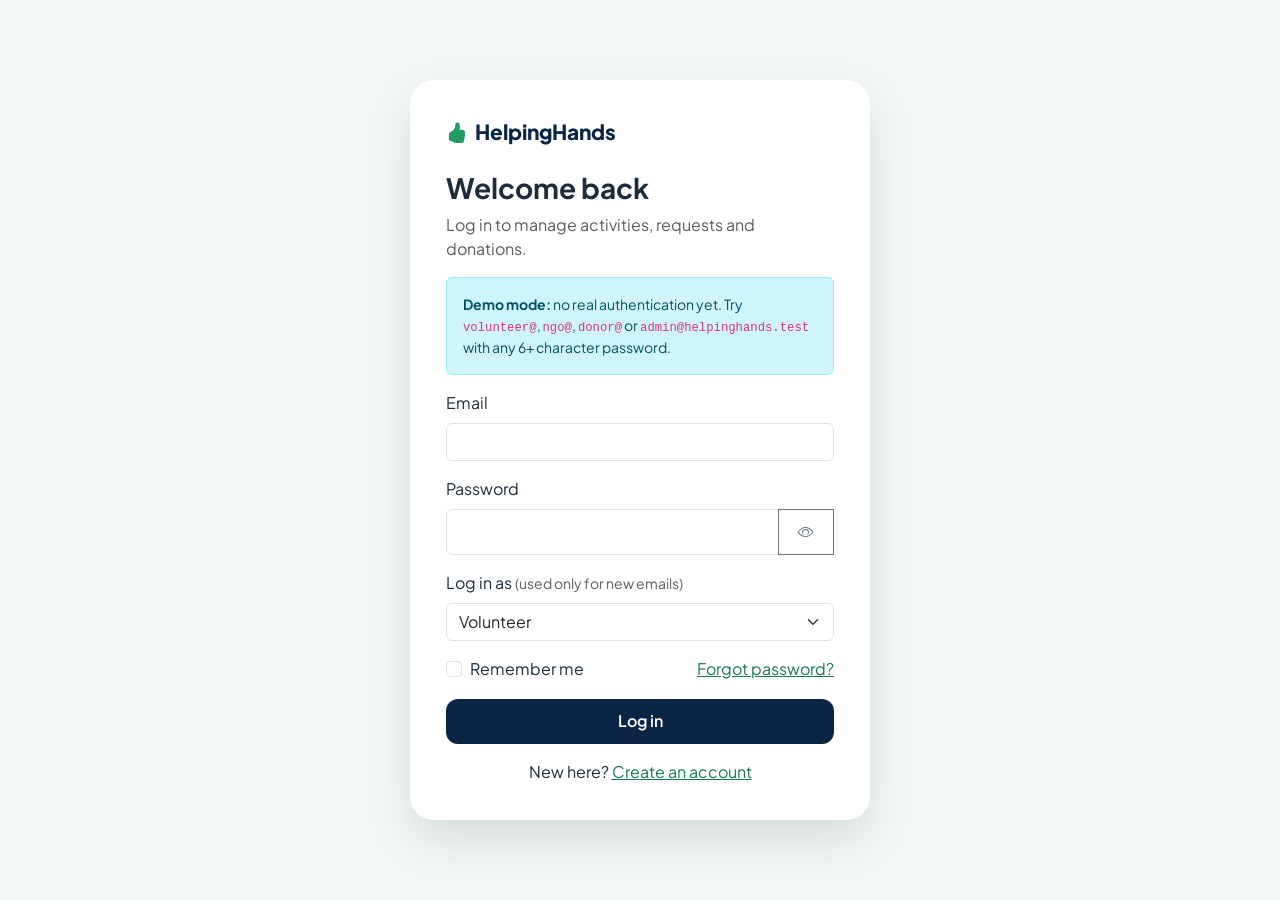
==== login.html @ c1d9eb95 "Add HelpingHands frontend implementation" ====
<!DOCTYPE html><html lang="en"><head><meta charset="utf-8"><meta name="viewport" content="width=device-width,initial-scale=1"><link href="https://cdn.jsdelivr.net/npm/bootstrap@5.3.3/dist/css/bootstrap.min.css" rel="stylesheet"><link href="https://cdn.jsdelivr.net/npm/bootstrap-icons@1.11.3/font/bootstrap-icons.min.css" rel="stylesheet"><link href="https://fonts.googleapis.com/css2?family=Plus+Jakarta+Sans:wght@400;500;600;700;800&display=swap" rel="stylesheet"><title>Login – HelpingHands</title><link href="css/style.css" rel="stylesheet"></head>
<body data-base="" class="auth-bg"><main class="auth-card">
<a href="index.html" class="brand mb-4 d-inline-flex"><i class="bi bi-hand-thumbs-up-fill"></i> HelpingHands</a>
<h1 class="h3 fw-bold">Welcome back</h1><p class="text-muted">Log in to manage activities, requests and donations.</p>
<div class="alert alert-info small"><b>Demo mode:</b> no real authentication yet. Try <code>volunteer@</code>, <code>ngo@</code>, <code>donor@</code> or <code>admin@helpinghands.test</code> with any 6+ character password.</div>
<div id="msg"></div>
<form id="loginForm" novalidate>
<div class="mb-3"><label class="form-label">Email</label><input type="email" id="email" class="form-control" required><div class="invalid-feedback">Enter a valid email address.</div></div>
<div class="mb-3"><label class="form-label">Password</label><div class="input-group"><input type="password" id="password" class="form-control" minlength="6" required><button type="button" class="btn btn-outline-secondary toggle-pw" aria-label="Show password"><i class="bi bi-eye"></i></button><div class="invalid-feedback">Password needs at least 6 characters.</div></div></div>
<div class="mb-3"><label class="form-label">Log in as <small class="text-muted">(used only for new emails)</small></label><select id="role" class="form-select"><option value="volunteer">Volunteer</option><option value="donor">Donor</option><option value="ngo">NGO</option><option value="admin">Admin</option></select></div>
<div class="d-flex justify-content-between mb-3"><div class="form-check"><input class="form-check-input" type="checkbox" id="remember"><label class="form-check-label" for="remember">Remember me</label></div><a href="#" data-bs-toggle="modal" data-bs-target="#forgot">Forgot password?</a></div>
<button class="btn btn-hh w-100">Log in</button></form>
<p class="text-center mt-3 mb-0">New here? <a href="register.html">Create an account</a></p></main>
<div class="modal fade" id="forgot"><div class="modal-dialog modal-dialog-centered"><div class="modal-content p-3"><h5 class="fw-bold">Reset your password</h5><p class="text-muted small">UI only for now. Flask will send the reset email later.</p><input type="email" class="form-control mb-3" placeholder="you@example.com"><button class="btn btn-hh" data-bs-dismiss="modal" onclick="toast('Reset link sent (demo)')">Send reset link</button></div></div></div>
<div class="toast-container position-fixed top-0 end-0 p-3" id="toasts"></div>
<script src="https://cdn.jsdelivr.net/npm/bootstrap@5.3.3/dist/js/bootstrap.bundle.min.js"></script><script src="js/main.js"></script><script src="js/auth.js"></script></body></html>
---- css/style.css ----
/* HelpingHands – shared styles. Tokens first, then components. */
:root{--navy:#0b2545;--navy2:#13315c;--green:#1f9d63;--green-d:#177a4d;--soft:#f3f8f5;--line:#e3ebe7;--r:16px}
body{font-family:'Plus Jakarta Sans',system-ui,sans-serif;color:#1d2b3a;scroll-behavior:smooth}
html{scroll-behavior:smooth;scroll-padding-top:80px}
a{color:var(--green-d)}.text-green{color:var(--green)}
.brand{font-weight:800;font-size:1.3rem;color:var(--navy);text-decoration:none;display:inline-flex;gap:.5rem;align-items:center}.brand i{color:var(--green)}
.btn{border-radius:12px;font-weight:600;padding:.6rem 1.2rem;transition:transform .15s,box-shadow .15s}.btn:hover{transform:translateY(-2px)}
.btn-hh{background:var(--navy);color:#fff}.btn-hh:hover{background:var(--navy2);color:#fff}
.btn-green{background:var(--green);color:#fff}.btn-green:hover{background:var(--green-d);color:#fff}
.btn-outline-hh{border:2px solid var(--navy);color:var(--navy)}.btn-outline-hh:hover{background:var(--navy);color:#fff}
.hh-nav{background:rgba(255,255,255,.95);backdrop-filter:blur(8px);border-bottom:1px solid var(--line)}
.hh-nav .nav-link{font-weight:600;color:var(--navy)}.hh-nav .nav-link:hover{color:var(--green)}
.hero{background:linear-gradient(135deg,var(--navy),var(--navy2));color:#fff;padding:6rem 0}
.hero-card{background:#fff;color:var(--navy);border-radius:24px;padding:1.75rem;box-shadow:0 24px 60px rgba(0,0,0,.25)}
.ico{width:46px;height:46px;border-radius:12px;background:#e5f6ee;color:var(--green);display:grid;place-items:center;font-size:1.3rem;flex:none}
.section{padding:5rem 0}.alt{background:var(--soft)}
.feat{background:#fff;border:1px solid var(--line);border-radius:var(--r);padding:1.5rem;transition:box-shadow .2s,transform .2s}
.feat:hover{box-shadow:0 12px 30px rgba(11,37,69,.1);transform:translateY(-3px)}.feat>i{font-size:1.8rem;color:var(--green)}
.step{width:52px;height:52px;border-radius:50%;background:var(--green);color:#fff;font-weight:800;display:grid;place-items:center;margin:0 auto 1rem}
.stats{background:var(--green);color:#fff;padding:3.5rem 0}.stats .n{font-size:2.6rem;font-weight:800}
.footer{background:var(--navy);color:#fff;padding:2rem 0}.footer a{color:#fff}
/* auth */
.auth-bg{background:var(--soft);min-height:100vh;display:grid;place-items:center;padding:1.5rem}
.auth-card{background:#fff;border-radius:24px;padding:2.25rem;width:100%;max-width:460px;box-shadow:0 20px 50px rgba(11,37,69,.12)}.auth-card.wide{max-width:720px}
.role-opt{border:2px solid var(--line);border-radius:14px;padding:.9rem;text-align:center;cursor:pointer;font-weight:600;transition:.15s;height:100%}
.role-opt i{display:block;font-size:1.5rem;color:var(--green)}.role-opt.active{border-color:var(--green);background:#e5f6ee}
/* dashboard shell */
.app{display:flex;min-height:100vh;background:#f6f9f8}
.side{width:250px;background:var(--navy);color:#fff;padding:1.25rem;position:fixed;inset:0 auto 0 0;z-index:1030;transition:transform .25s}
.side .brand{color:#fff;margin-bottom:2rem}
.side button{display:flex;gap:.75rem;align-items:center;width:100%;background:none;border:0;color:#c9d6e6;padding:.7rem .9rem;border-radius:12px;font-weight:600;margin-bottom:.25rem;text-align:left}
.side button:hover,.side button.active{background:rgba(255,255,255,.1);color:#fff}.side button.active i{color:#4be3a1}
.main{margin-left:250px;flex:1;min-width:0}
.topbar{background:#fff;border-bottom:1px solid var(--line);padding:.8rem 1.5rem;display:flex;justify-content:space-between;align-items:center;position:sticky;top:0;z-index:1020}
.content{padding:1.5rem}
.panel{background:#fff;border:1px solid var(--line);border-radius:var(--r);padding:1.25rem}
.stat{display:flex;gap:1rem;align-items:center}.stat b{font-size:1.7rem;display:block;line-height:1}
.avatar{width:38px;height:38px;border-radius:50%;background:var(--green);color:#fff;display:grid;place-items:center;font-weight:700}
.badge-s{padding:.3rem .7rem;border-radius:20px;font-size:.78rem;font-weight:700;display:inline-block}
.pending{background:#fff3cd;color:#8a6500}.approved,.received,.active,.delivered{background:#d9f3e5;color:#146c43}.rejected,.blocked{background:#fde1e1;color:#a52a2a}.open{background:#dbe9ff;color:#1b4a9b}
.table>:not(caption)>*>*{padding:.8rem .6rem;vertical-align:middle}
.bar{height:10px;border-radius:6px;background:var(--line)}.bar>div{height:100%;border-radius:6px;background:var(--green)}
@media(max-width:991px){.side{transform:translateX(-100%)}.side.open{transform:none}.main{margin-left:0}}
:focus-visible{outline:3px solid #4be3a1;outline-offset:2px}
@media(prefers-reduced-motion:reduce){*{transition:none!important}}
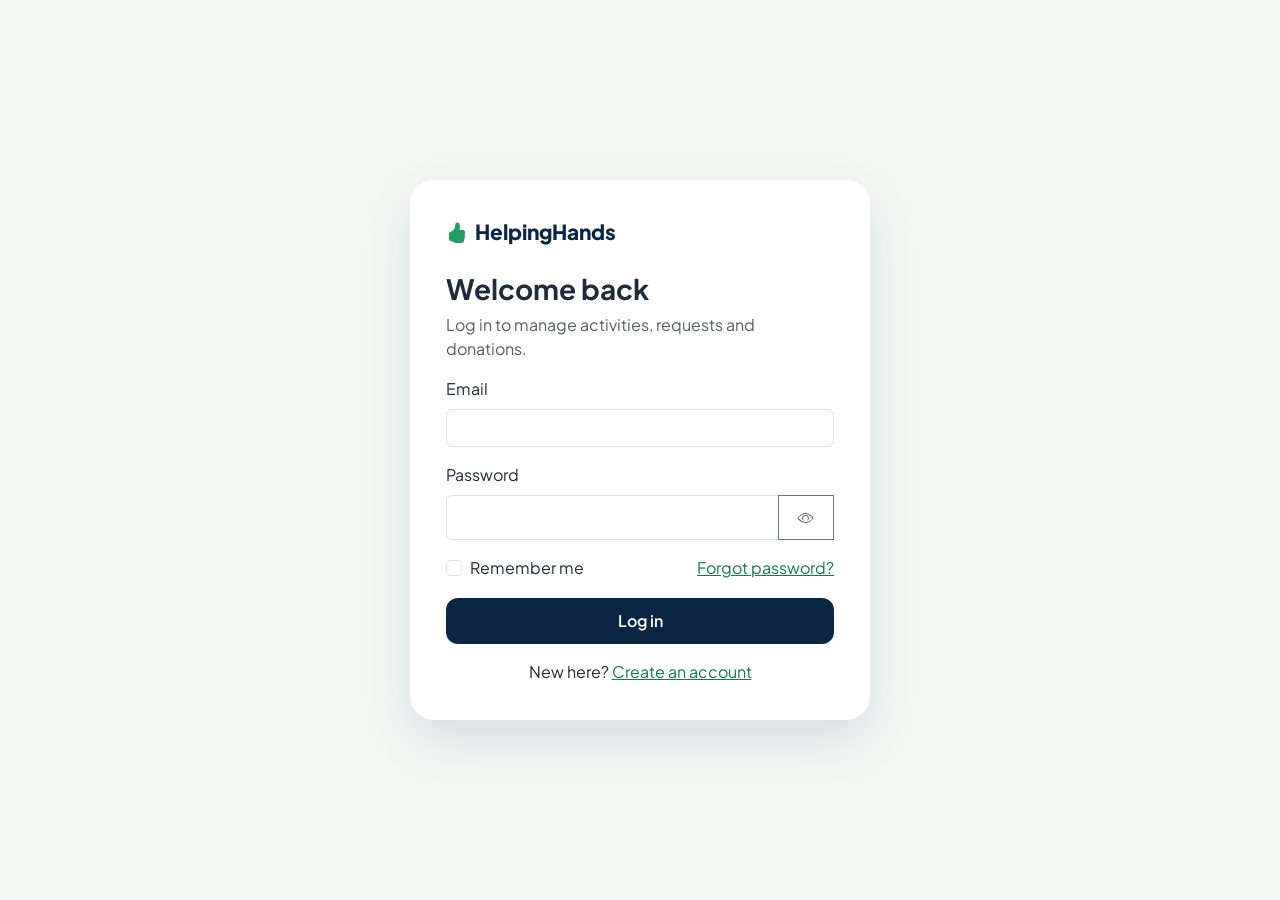
==== commit 1c5a3200: "Remove demo login notice and role selection" ====
--- a/login.html
+++ b/login.html
@@ -2,12 +2,12 @@
 <body data-base="" class="auth-bg"><main class="auth-card">
 <a href="index.html" class="brand mb-4 d-inline-flex"><i class="bi bi-hand-thumbs-up-fill"></i> HelpingHands</a>
 <h1 class="h3 fw-bold">Welcome back</h1><p class="text-muted">Log in to manage activities, requests and donations.</p>
-<div class="alert alert-info small"><b>Demo mode:</b> no real authentication yet. Try <code>volunteer@</code>, <code>ngo@</code>, <code>donor@</code> or <code>admin@helpinghands.test</code> with any 6+ character password.</div>
+
 <div id="msg"></div>
 <form id="loginForm" novalidate>
 <div class="mb-3"><label class="form-label">Email</label><input type="email" id="email" class="form-control" required><div class="invalid-feedback">Enter a valid email address.</div></div>
 <div class="mb-3"><label class="form-label">Password</label><div class="input-group"><input type="password" id="password" class="form-control" minlength="6" required><button type="button" class="btn btn-outline-secondary toggle-pw" aria-label="Show password"><i class="bi bi-eye"></i></button><div class="invalid-feedback">Password needs at least 6 characters.</div></div></div>
-<div class="mb-3"><label class="form-label">Log in as <small class="text-muted">(used only for new emails)</small></label><select id="role" class="form-select"><option value="volunteer">Volunteer</option><option value="donor">Donor</option><option value="ngo">NGO</option><option value="admin">Admin</option></select></div>
+
 <div class="d-flex justify-content-between mb-3"><div class="form-check"><input class="form-check-input" type="checkbox" id="remember"><label class="form-check-label" for="remember">Remember me</label></div><a href="#" data-bs-toggle="modal" data-bs-target="#forgot">Forgot password?</a></div>
 <button class="btn btn-hh w-100">Log in</button></form>
 <p class="text-center mt-3 mb-0">New here? <a href="register.html">Create an account</a></p></main>
